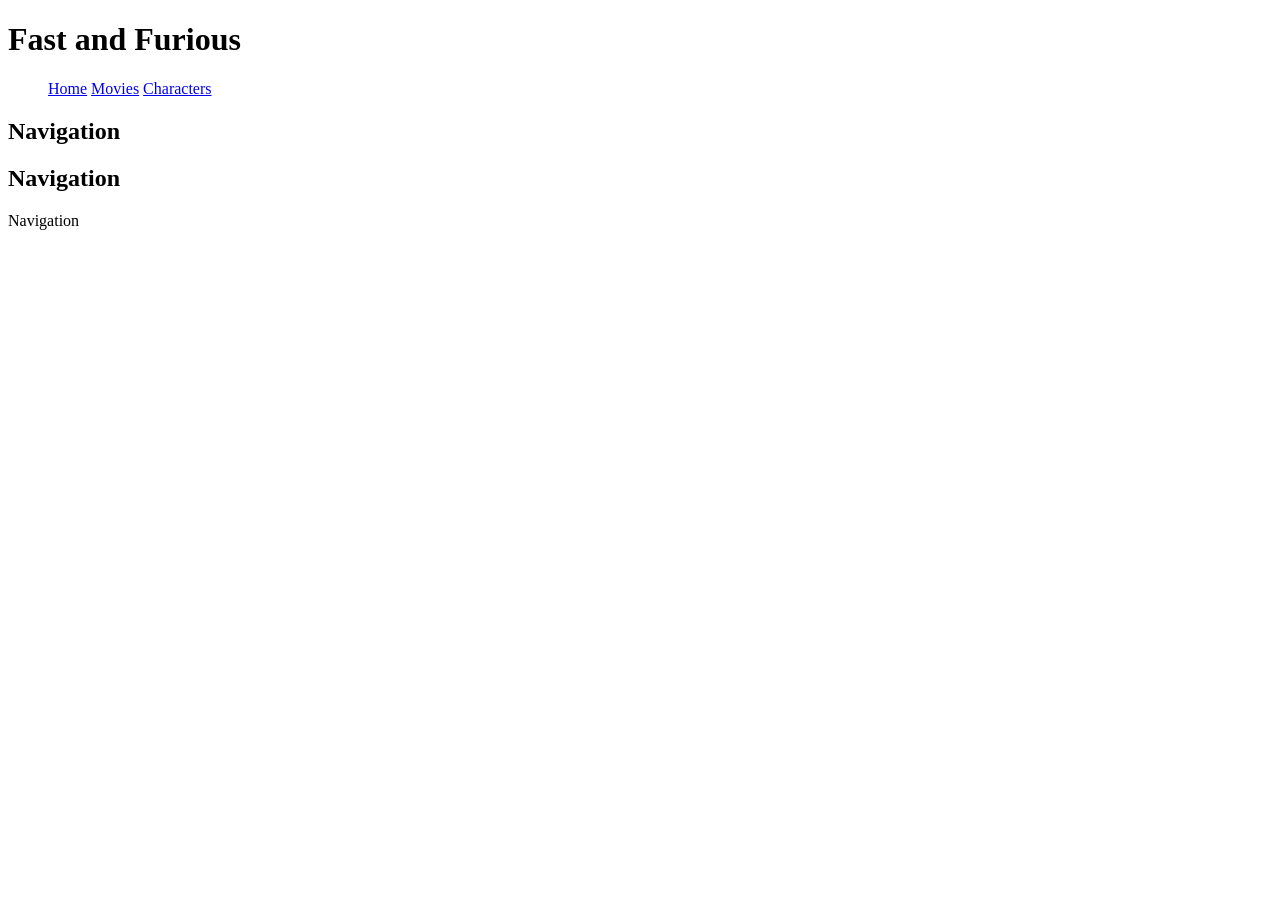
==== Pagina2.html @ ac3108f9 "Estructura de HTML" ====
<!DOCTYPE html>
<html lang="en">
<head>
    <meta charset="UTF-8">
    <meta name="viewport" content="width=device-width, initial-scale=1.0">
    <link rel="stylesheet" href="style.css">
    <title>Fast and Furious</title>
</head>
<body>
    <header>
        <div class="pa cuando haya stile">
            <h1>Fast and Furious</h1>
        </div>        
        <nav>
            <ul>
                <a href="http://127.0.0.1:5500/index.html" class="pa cuando haya estilo">Home</a>
                <a href="http://127.0.0.1:5500/Pagina2.html" class="pa cuando haya estilo">Movies</a>
                <a href="http://127.0.0.1:5500/Pagina3.html" class="pa cuando haya estilo">Characters</a>
            </ul>
    </header>
    
    <section> 
        <h1>Navigation</h1>
    </section>

    <section> 

        <h1>Navigation</h1>
    <aside> 
        <p>Navigation</p>
    </aside>

    </section>
</body>
<script src="script.js"></script>
</html>
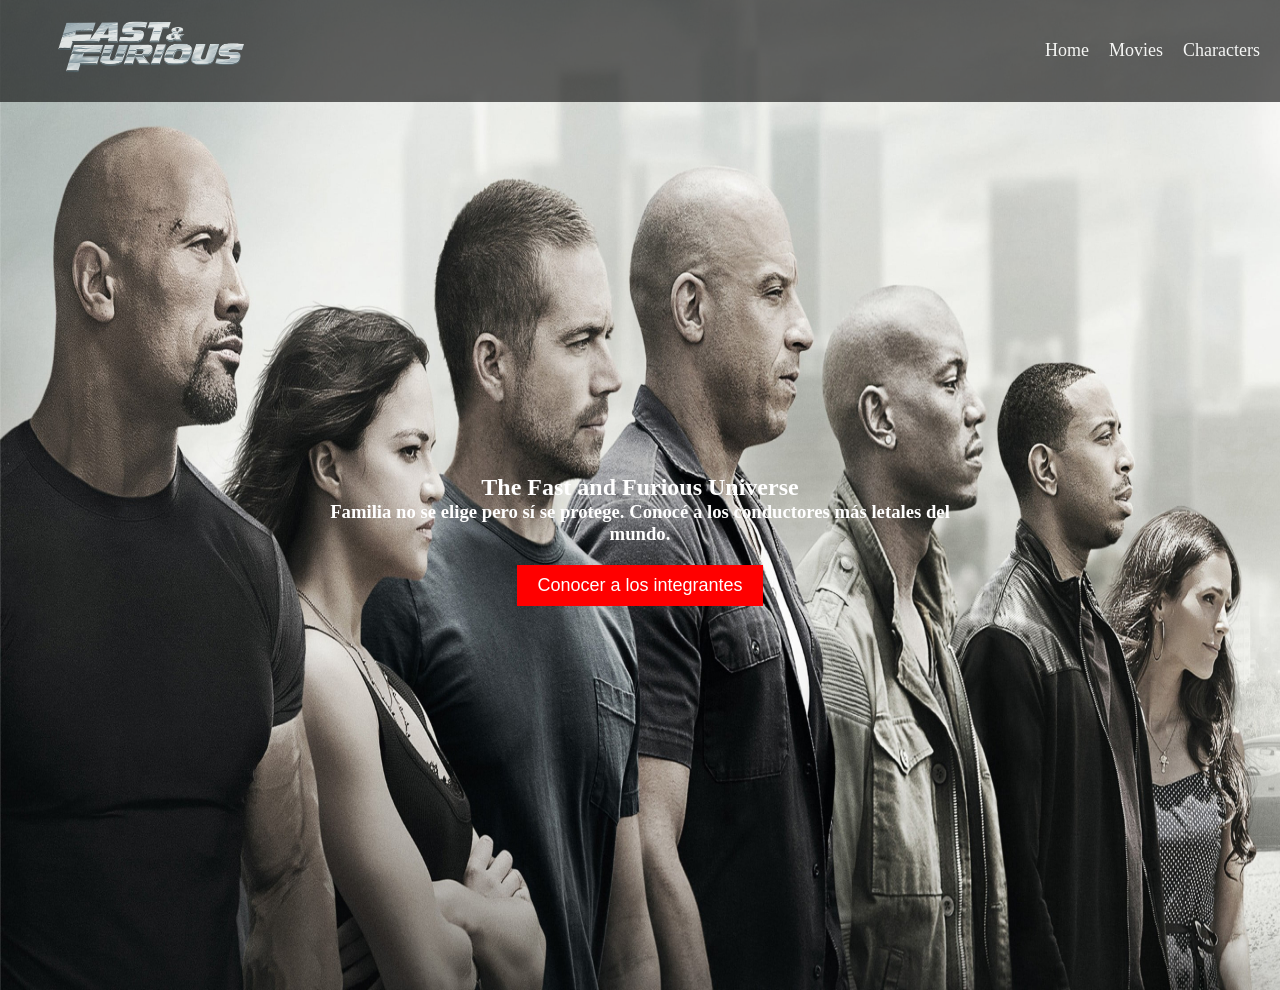
==== commit a88b54ea: "Atualizacion pag contenido" ====
--- a/Pagina2.html
+++ b/Pagina2.html
@@ -1,36 +1,37 @@
 <!DOCTYPE html>
-<html lang="en">
+<html lang="es">
 <head>
     <meta charset="UTF-8">
     <meta name="viewport" content="width=device-width, initial-scale=1.0">
-    <link rel="stylesheet" href="style.css">
+    <link rel="stylesheet" href="pagina2.css">
+    <link rel="icon" type="image/x-icon" href="image/logo.png">
     <title>Fast and Furious</title>
 </head>
 <body>
+
     <header>
-        <div class="pa cuando haya stile">
-            <h1>Fast and Furious</h1>
-        </div>        
+        <div class="logo">
+            <img class="img_logo" src="image/logo.png" alt="Logo de Fast and Furious">
+        </div>
         <nav>
-            <ul>
-                <a href="http://127.0.0.1:5500/index.html" class="pa cuando haya estilo">Home</a>
-                <a href="http://127.0.0.1:5500/Pagina2.html" class="pa cuando haya estilo">Movies</a>
-                <a href="http://127.0.0.1:5500/Pagina3.html" class="pa cuando haya estilo">Characters</a>
+            <ul class="nav">
+                <li><a href="index.html">Home</a></li>
+                <li><a href="Pagina2.html">Movies</a></li>
+                <li><a href="Pagina3.html">Characters</a></li>
             </ul>
+        </nav>
     </header>
-    
-    <section> 
-        <h1>Navigation</h1>
+
+    <section>
+        <img class="img_fondo" src="image/pr_fondo.jpg" alt="Imagen de fondo Fast and Furious">
     </section>
 
-    <section> 
+    <section class="contenido">
+        <h1>The Fast and Furious Universe</h1>
+        <h3>Familia no se elige pero sí se protege. Conocé a los conductores más letales del mundo.</h3>
+        <button class="btn_conocer">Conocer a los integrantes</button>
+    </section>
 
-        <h1>Navigation</h1>
-    <aside> 
-        <p>Navigation</p>
-    </aside>
-
-    </section>
+    <script src="script.js"></script>
 </body>
-<script src="script.js"></script>
 </html>
--- a/pagina2.css
+++ b/pagina2.css
@@ -0,0 +1,65 @@
+* {
+    margin: 0;
+    padding: 0;
+    box-sizing: border-box;
+}
+
+body {
+    background-color: black;
+}
+
+header {
+    position: fixed;
+    top: 0;
+    display: flex;
+    justify-content: space-between;
+    align-items: center;
+    background-color: black;
+    color: white;
+    padding: 10px 20px;
+    width: 100%;
+    opacity: 0.6;
+    z-index: 100;
+}
+
+.img_logo {
+    width: 200px;
+    height: auto;
+    margin-left: 30px;
+}
+
+.nav {
+    list-style: none;
+    display: flex;
+}
+
+.nav a {
+    color: white;
+    text-decoration: none;
+    margin-left: 20px;
+    font-size: 18px;
+}
+
+.img_fondo {
+    width: 100%;
+    height: 110vh;
+    display: block;
+}
+
+.contenido {
+    position: absolute;
+    top: 60%;
+    left: 50%;
+    transform: translate(-50%, -50%);
+    color: white;
+    text-align: center;
+}
+.btn_conocer {
+    margin-top: 20px;
+    padding: 10px 20px;
+    font-size: 18px;
+    background-color: red;
+    color: white;
+    border: none;
+    cursor: pointer;
+}
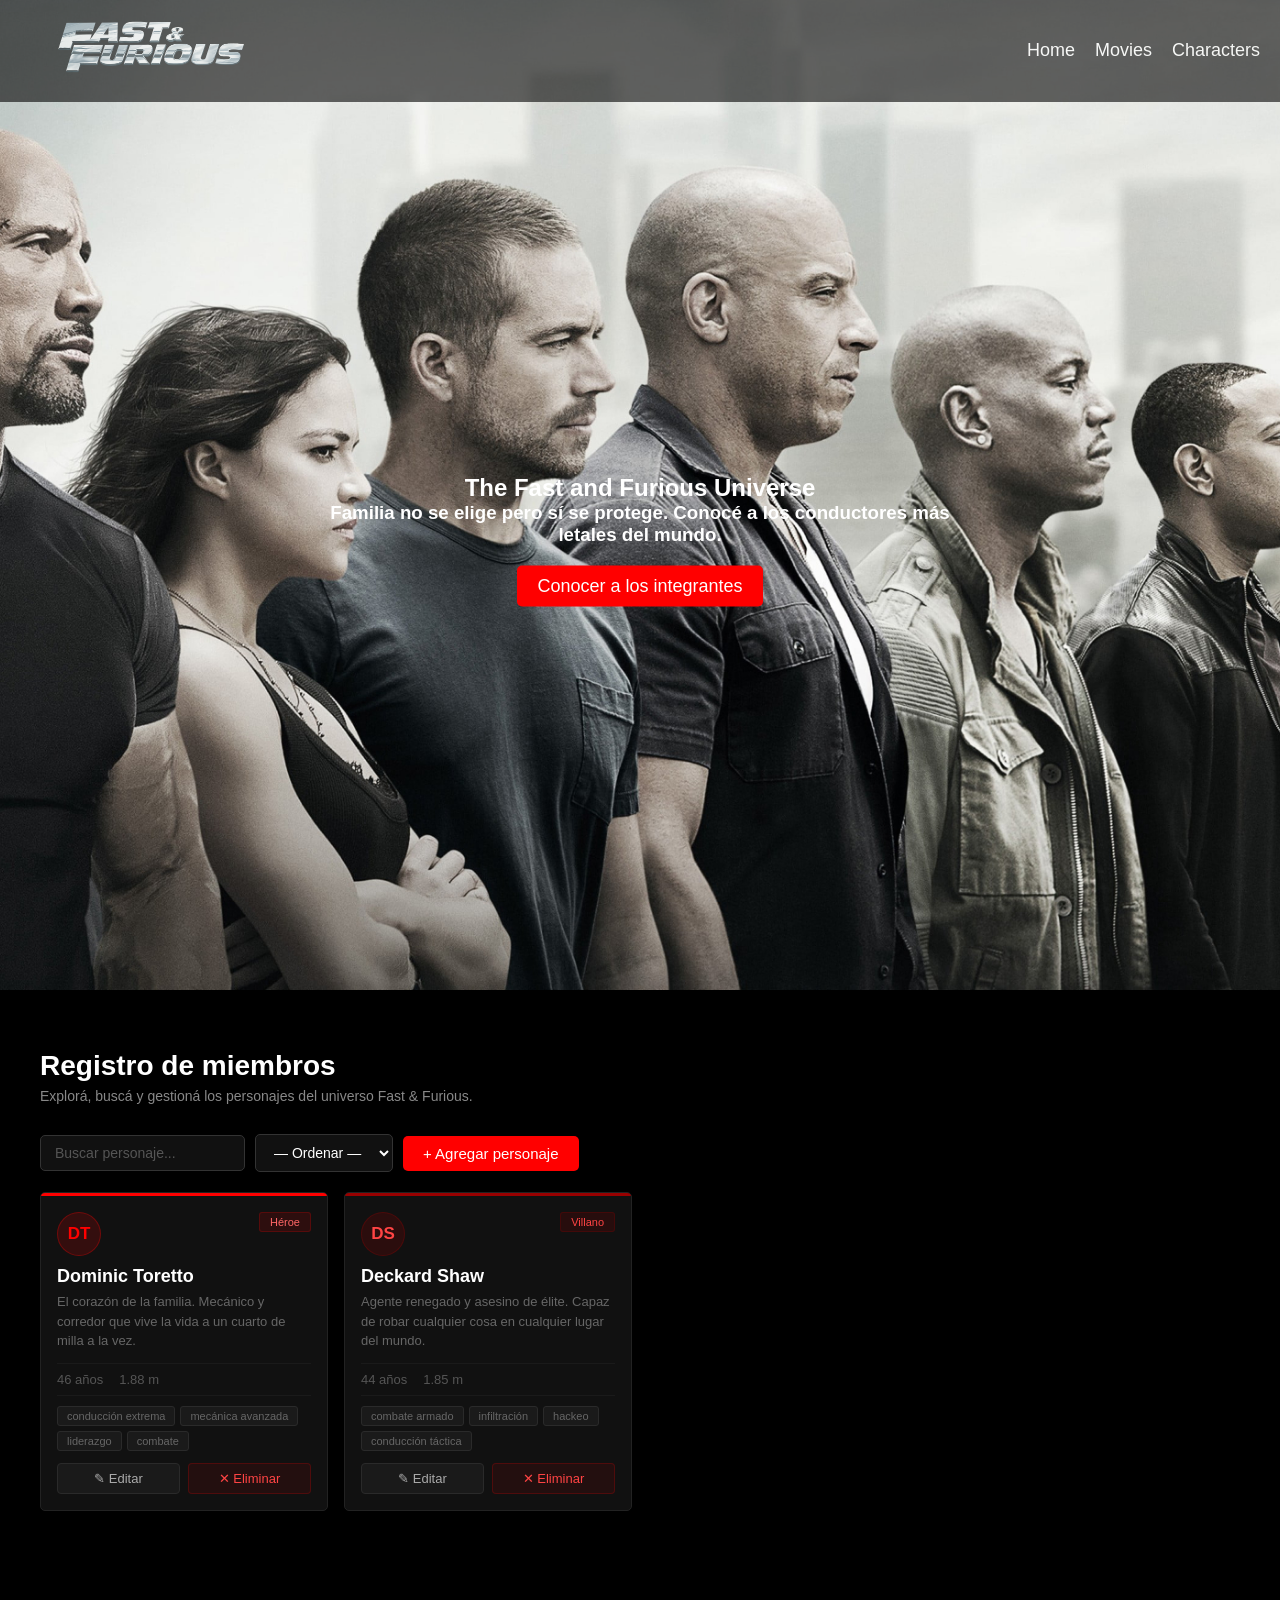
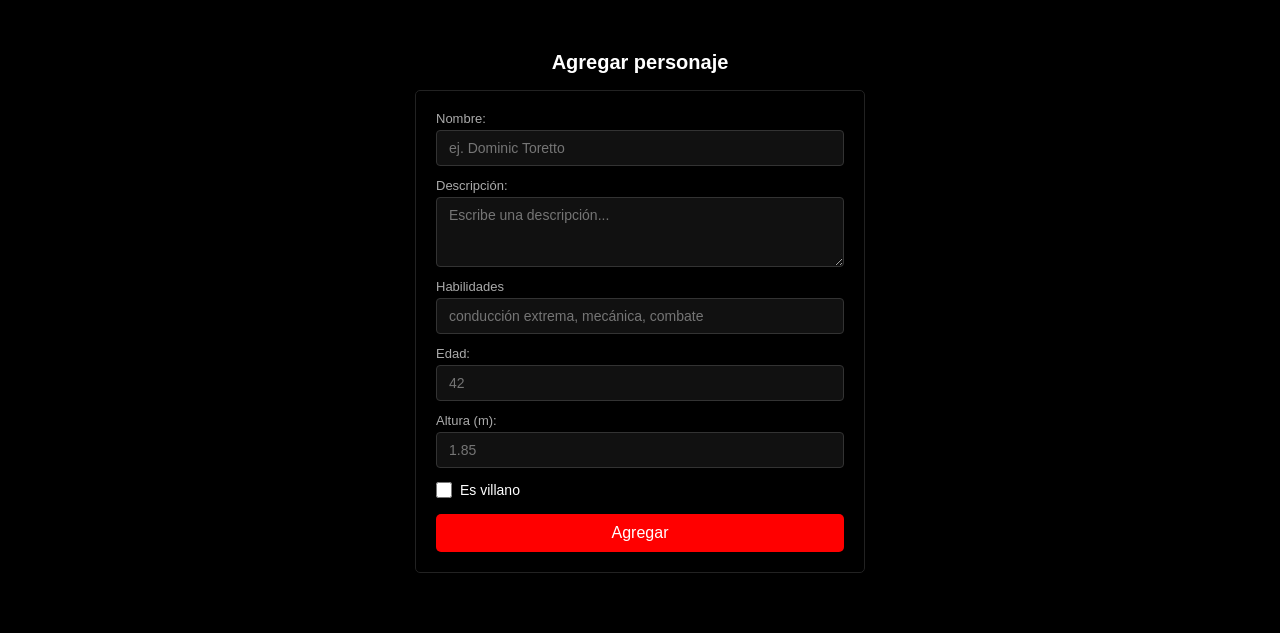
==== commit 6623d608: "Atualizacion pag contenido" ====
--- a/Pagina2.html
+++ b/Pagina2.html
@@ -1,14 +1,18 @@
 <!DOCTYPE html>
 <html lang="es">
+
 <head>
     <meta charset="UTF-8">
     <meta name="viewport" content="width=device-width, initial-scale=1.0">
-    <link rel="stylesheet" href="pagina2.css">
     <link rel="icon" type="image/x-icon" href="image/logo.png">
     <title>Fast and Furious</title>
+    <link rel="stylesheet" href="pagina2.css">
+
 </head>
+
 <body>
 
+    <!-- HEADER -->
     <header>
         <div class="logo">
             <img class="img_logo" src="image/logo.png" alt="Logo de Fast and Furious">
@@ -22,6 +26,7 @@
         </nav>
     </header>
 
+    <!-- HERO -->
     <section>
         <img class="img_fondo" src="image/pr_fondo.jpg" alt="Imagen de fondo Fast and Furious">
     </section>
@@ -29,9 +34,74 @@
     <section class="contenido">
         <h1>The Fast and Furious Universe</h1>
         <h3>Familia no se elige pero sí se protege. Conocé a los conductores más letales del mundo.</h3>
-        <button class="btn_conocer">Conocer a los integrantes</button>
+        <button class="btn_conocer" onclick="document.getElementById('registro').scrollIntoView({behavior:'smooth'})">
+            Conocer a los integrantes
+        </button>
     </section>
 
+    <div id="registro">
+
+        <div class="registro-section">
+            <div class="txt_registro">
+                <h1>Registro de miembros</h1>
+                <p>Explorá, buscá y gestioná los personajes del universo Fast & Furious.</p>
+            </div>
+
+        
+            <div class="toolbar">
+                <input type="text" id="buscarInput" placeholder="Buscar personaje..." oninput="renderCards()">
+                <select id="ordenSelect" onchange="renderCards()">
+                    <option value="">— Ordenar —</option>
+                    <option value="n">Nombre A→Z</option>
+                    <option value="nd">Nombre Z→A</option>
+                    <option value="e">Edad ↑</option>
+                    <option value="ed">Edad ↓</option>
+                </select>
+                <button class="btn_agregar" onclick="mostrarFormulario()">+ Agregar personaje</button>
+            </div>
+
+        
+            <div class="cards-grid" id="cardsGrid"></div>
+        </div>
+
+    
+        <div class="formulario-seccion">
+            <h2 id="formTitulo">Agregar personaje</h2>
+            <div class="formulario">
+                <label for="name">Nombre:</label>
+                <input type="text" id="name" placeholder="ej. Dominic Toretto">
+
+                <label for="descripcion">Descripción:</label>
+                <textarea id="descripcion" placeholder="Escribe una descripción..."></textarea>
+
+                <label for="habilidades">Habilidades</label>
+                <input type="text" id="habilidades" placeholder="conducción extrema, mecánica, combate">
+
+                <label for="edad">Edad:</label>
+                <input type="number" id="edad" placeholder="42" min="0">
+
+                <label for="altura">Altura (m):</label>
+                <input type="number" id="altura" placeholder="1.85" step="0.01" min="0">
+
+                <div class="villano-row">
+                    <input type="checkbox" name="villano" id="villano">
+                    <label for="villano">Es villano</label>
+                </div>
+
+                <p class="form-error" id="formError"></p>
+
+                <button class="btn-guardar" onclick="agregar()">
+                    <span id="btnLabel">Agregar</span>
+                </button>
+                <button class="btn-cancelar" id="btnCancelar" onclick="cancelarEdicion()">
+                    Cancelar
+                </button>
+            </div>
+        </div>
+
+    </div>
+
     <script src="script.js"></script>
-</body>
+
+    </body>
 </html>
--- a/pagina2.css
+++ b/pagina2.css
@@ -1,65 +1,388 @@
-* {
-    margin: 0;
-    padding: 0;
-    box-sizing: border-box;
-}
-
-body {
-    background-color: black;
-}
-
-header {
-    position: fixed;
-    top: 0;
-    display: flex;
-    justify-content: space-between;
-    align-items: center;
-    background-color: black;
-    color: white;
-    padding: 10px 20px;
-    width: 100%;
-    opacity: 0.6;
-    z-index: 100;
-}
-
-.img_logo {
-    width: 200px;
-    height: auto;
-    margin-left: 30px;
-}
-
-.nav {
-    list-style: none;
-    display: flex;
-}
-
-.nav a {
-    color: white;
-    text-decoration: none;
-    margin-left: 20px;
-    font-size: 18px;
-}
-
-.img_fondo {
-    width: 100%;
-    height: 110vh;
-    display: block;
-}
-
-.contenido {
-    position: absolute;
-    top: 60%;
-    left: 50%;
-    transform: translate(-50%, -50%);
-    color: white;
-    text-align: center;
-}
-.btn_conocer {
-    margin-top: 20px;
-    padding: 10px 20px;
-    font-size: 18px;
-    background-color: red;
-    color: white;
-    border: none;
-    cursor: pointer;
-}+      * {
+            margin: 0;
+            padding: 0;
+            box-sizing: border-box;
+        }
+ 
+        body {
+            background-color: black;
+            color: white;
+            font-family: Arial, sans-serif;
+        }
+ 
+        header {
+            position: fixed;
+            top: 0;
+            display: flex;
+            justify-content: space-between;
+            align-items: center;
+            background-color: black;
+            color: white;
+            padding: 10px 20px;
+            width: 100%;
+            opacity: 0.6;
+            z-index: 100;
+        }
+ 
+        .img_logo {
+            width: 200px;
+            height: auto;
+            margin-left: 30px;
+        }
+ 
+        .nav {
+            list-style: none;
+            display: flex;
+        }
+ 
+        .nav a {
+            color: white;
+            text-decoration: none;
+            margin-left: 20px;
+            font-size: 18px;
+        }
+ 
+        .nav a:hover {
+            color: red;
+        }
+ 
+        .img_fondo {
+            width: 100%;
+            height: 110vh;
+            display: block;
+            object-fit: cover;
+        }
+ 
+        .contenido {
+            position: absolute;
+            top: 60%;
+            left: 50%;
+            transform: translate(-50%, -50%);
+            color: white;
+            text-align: center;
+        }
+ 
+        .btn_conocer {
+            margin-top: 20px;
+            padding: 10px 20px;
+            font-size: 18px;
+            background-color: red;
+            color: white;
+            border: none;
+            cursor: pointer;
+            border-radius: 5px;
+        }
+ 
+        .btn_conocer:hover {
+            background-color: #cc0000;
+        }
+ 
+        
+        .registro-section {
+            padding: 60px 40px 40px;
+        }
+ 
+        .txt_registro {
+            margin-bottom: 30px;
+        }
+ 
+        .txt_registro h1 {
+            font-size: 28px;
+            color: white;
+            margin-bottom: 6px;
+        }
+ 
+        .txt_registro p {
+            font-size: 14px;
+            color: #888;
+        }
+ 
+        
+        .toolbar {
+            display: flex;
+            gap: 10px;
+            flex-wrap: wrap;
+            align-items: center;
+            margin-bottom: 20px;
+        }
+ 
+        .toolbar input,
+        .toolbar select {
+            background: #111;
+            border: 1px solid #333;
+            color: white;
+            padding: 9px 14px;
+            font-size: 14px;
+            border-radius: 5px;
+            outline: none;
+        }
+ 
+        .toolbar input { min-width: 200px; }
+        .toolbar input::placeholder { color: #555; }
+        .toolbar select option { background: #111; }
+        .toolbar input:focus,
+        .toolbar select:focus { border-color: red; }
+ 
+        .btn_agregar {
+            padding: 9px 20px;
+            font-size: 15px;
+            background-color: red;
+            color: white;
+            border: none;
+            cursor: pointer;
+            border-radius: 5px;
+        }
+ 
+        .btn_agregar:hover { background-color: #cc0000; }
+ 
+        
+        .cards-grid {
+            display: grid;
+            grid-template-columns: repeat(auto-fill, minmax(250px, 1fr));
+            gap: 16px;
+            margin-bottom: 50px;
+        }
+ 
+        .pj-card {
+            background: #111;
+            border: 1px solid #222;
+            border-radius: 5px;
+            overflow: hidden;
+            transition: border-color 0.2s, transform 0.2s;
+        }
+ 
+        .pj-card:hover {
+            border-color: #555;
+            transform: translateY(-3px);
+        }
+ 
+        .card-top-bar {
+            height: 3px;
+        }
+ 
+        .bar-heroe  { background: red; }
+        .bar-villano { background: #990000; }
+ 
+        .card-body { padding: 16px; }
+ 
+        .card-header-row {
+            display: flex;
+            justify-content: space-between;
+            align-items: flex-start;
+            margin-bottom: 10px;
+        }
+ 
+        .card-ini {
+            width: 44px;
+            height: 44px;
+            border-radius: 50%;
+            display: flex;
+            align-items: center;
+            justify-content: center;
+            font-size: 17px;
+            font-weight: bold;
+        }
+ 
+        .ini-heroe   { background: rgba(255,0,0,0.15); color: red; border: 1px solid rgba(255,0,0,0.3); }
+        .ini-villano { background: rgba(150,0,0,0.2); color: #ff4444; border: 1px solid rgba(150,0,0,0.3); }
+ 
+        .card-badge {
+            font-size: 11px;
+            padding: 3px 10px;
+            border-radius: 3px;
+        }
+ 
+        .badge-heroe   { background: rgba(255,0,0,0.12); color: #ff6666; border: 1px solid rgba(255,0,0,0.2); }
+        .badge-villano { background: rgba(130,0,0,0.2); color: #ff4444; border: 1px solid rgba(130,0,0,0.3); }
+ 
+        .card-name {
+            font-size: 18px;
+            font-weight: bold;
+            color: white;
+            margin-bottom: 5px;
+        }
+ 
+        .card-desc {
+            font-size: 13px;
+            color: #666;
+            line-height: 1.5;
+            margin-bottom: 12px;
+        }
+ 
+        .card-meta {
+            display: flex;
+            gap: 16px;
+            font-size: 13px;
+            color: #555;
+            padding: 8px 0;
+            border-top: 1px solid #1a1a1a;
+            border-bottom: 1px solid #1a1a1a;
+            margin-bottom: 10px;
+        }
+ 
+        .skills-wrap {
+            display: flex;
+            flex-wrap: wrap;
+            gap: 5px;
+            margin-bottom: 12px;
+        }
+ 
+        .skill-pill {
+            font-size: 11px;
+            padding: 3px 9px;
+            background: #1a1a1a;
+            border: 1px solid #2a2a2a;
+            color: #666;
+            border-radius: 3px;
+        }
+ 
+        .card-btns {
+            display: flex;
+            gap: 8px;
+        }
+ 
+        .btn-editar,
+        .btn-eliminar {
+            flex: 1;
+            padding: 7px;
+            font-size: 13px;
+            border: none;
+            cursor: pointer;
+            border-radius: 4px;
+            transition: background 0.15s;
+        }
+ 
+        .btn-editar {
+            background: #1a1a1a;
+            color: #aaa;
+            border: 1px solid #2a2a2a;
+        }
+ 
+        .btn-editar:hover { background: #252525; color: white; }
+ 
+        .btn-eliminar {
+            background: rgba(255,0,0,0.08);
+            color: #ff4444;
+            border: 1px solid rgba(255,0,0,0.2);
+        }
+ 
+        .btn-eliminar:hover { background: rgba(255,0,0,0.18); }
+ 
+    
+        .formulario-seccion {
+            padding: 0 40px 60px;
+            width: 100%;
+             display: flex;
+             flex-direction: column;
+             align-items: center;
+             margin-top: 50px;
+        }
+ 
+        .formulario-seccion h2 {
+            font-size: 20px;
+            color: white;
+            margin-bottom: 16px;
+        }
+ 
+        .formulario {
+            width: 450px;
+            display: flex;
+            flex-direction: column;
+            justify-content: center;
+            background-color: rgba(0, 0, 0, 0.8);
+            border: 1px solid #222;
+            border-radius: 5px;
+            padding: 20px;
+        }
+ 
+        .formulario label {
+            font-size: 13px;
+            color: #aaa;
+            margin-bottom: 4px;
+            margin-top: 12px;
+        }
+ 
+        .formulario label:first-of-type { margin-top: 0; }
+ 
+        .formulario input,
+        .formulario textarea {
+            background: #111;
+            border: 1px solid #333;
+            color: white;
+            padding: 9px 12px;
+            font-size: 14px;
+            border-radius: 4px;
+            outline: none;
+            font-family: Arial, sans-serif;
+        }
+ 
+        .formulario input:focus,
+        .formulario textarea:focus { border-color: red; }
+ 
+        .formulario textarea {
+            resize: vertical;
+            min-height: 70px;
+        }
+ 
+        .villano-row {
+            display: flex;
+            align-items: center;
+            gap: 8px;
+            margin-top: 14px;
+        }
+ 
+        .villano-row input[type="checkbox"] {
+            width: 16px;
+            height: 16px;
+            cursor: pointer;
+            accent-color: red;
+        }
+ 
+        .villano-row label {
+            margin: 0;
+            color: white;
+            font-size: 14px;
+            cursor: pointer;
+        }
+ 
+        .form-error {
+            font-size: 12px;
+            color: #ff4444;
+            margin-top: 8px;
+            display: none;
+        }
+ 
+        .btn-guardar {
+            margin-top: 16px;
+            padding: 10px 20px;
+            font-size: 16px;
+            background-color: red;
+            color: white;
+            border: none;
+            cursor: pointer;
+            border-radius: 5px;
+        }
+ 
+        .btn-guardar:hover { background-color: #cc0000; }
+ 
+        .btn-cancelar {
+            margin-top: 8px;
+            padding: 8px 20px;
+            font-size: 14px;
+            background: transparent;
+            color: #666;
+            border: 1px solid #333;
+            cursor: pointer;
+            border-radius: 5px;
+            display: none;
+        }
+ 
+        .btn-cancelar:hover { color: white; border-color: #555; }
+ 
+        .empty-msg {
+            text-align: center;
+            padding: 2rem;
+            color: #333;
+            font-size: 14px;
+            grid-column: 1 / -1;
+        }
